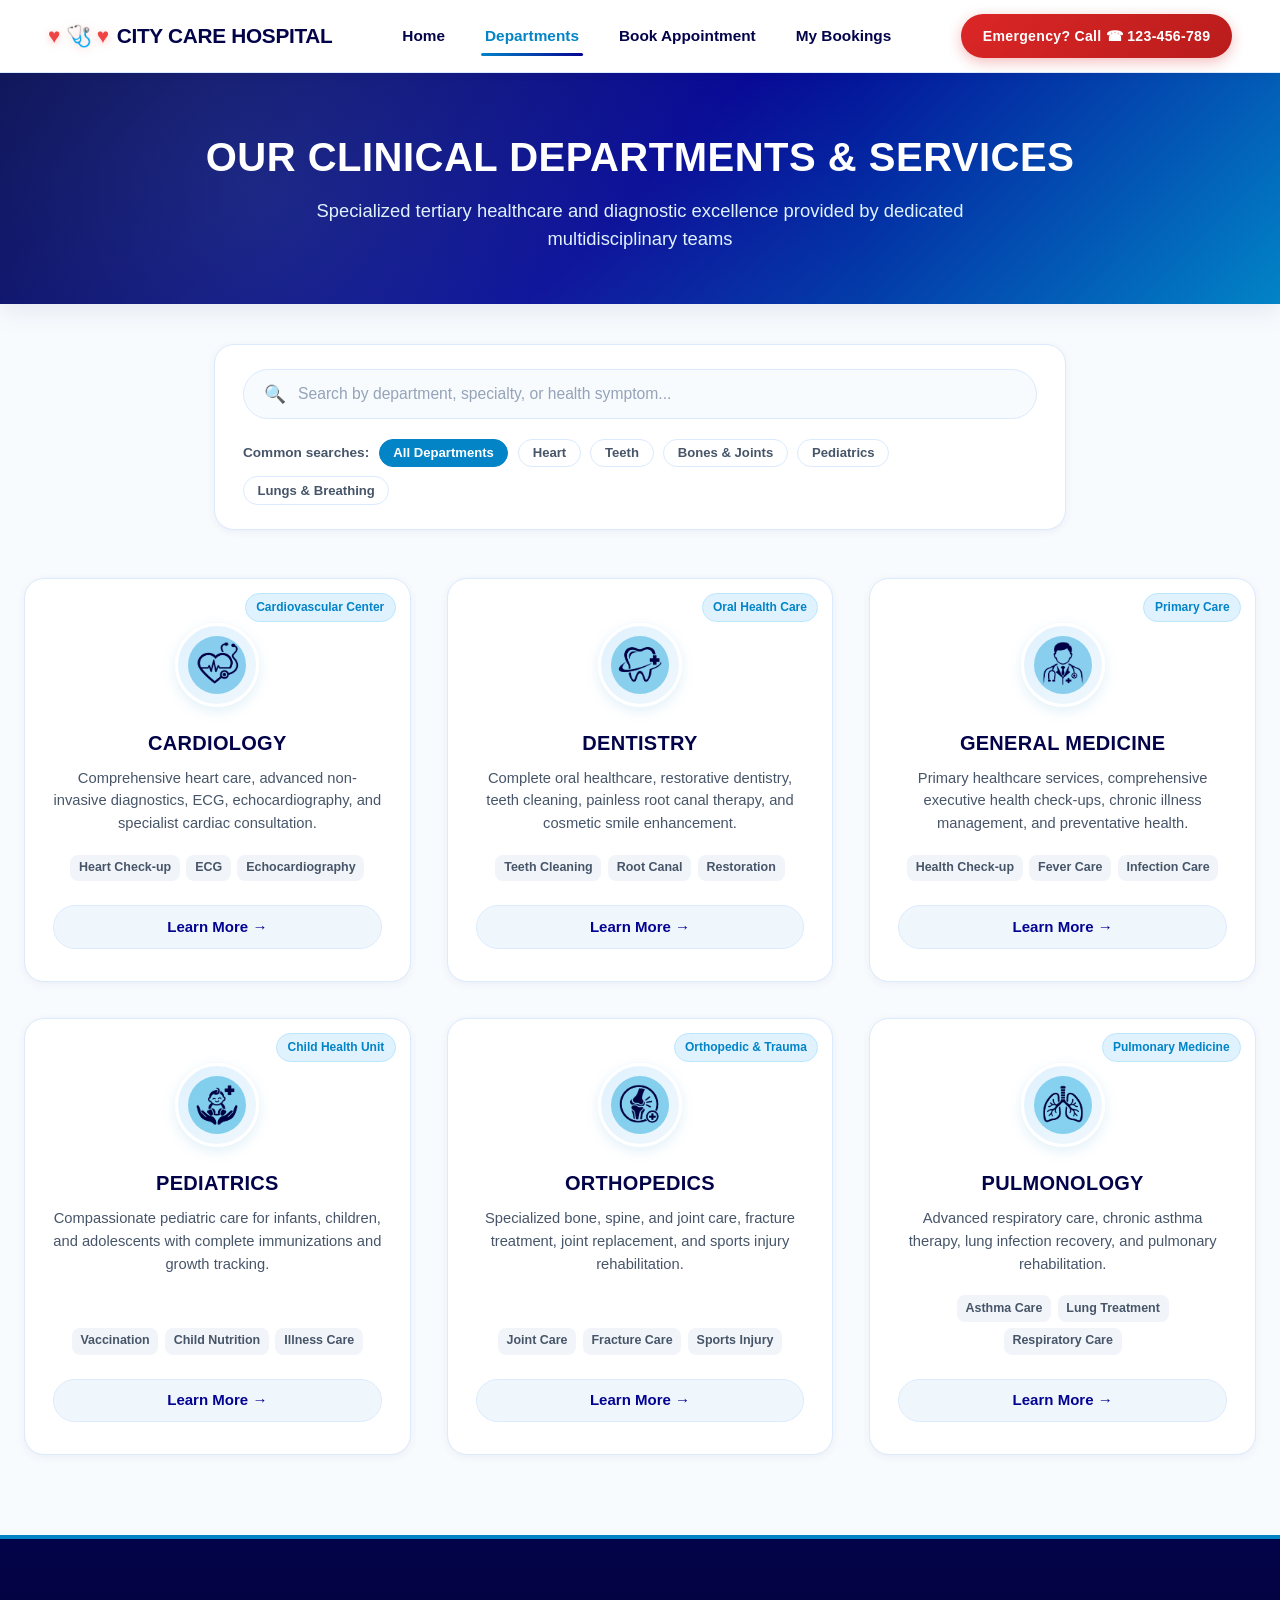
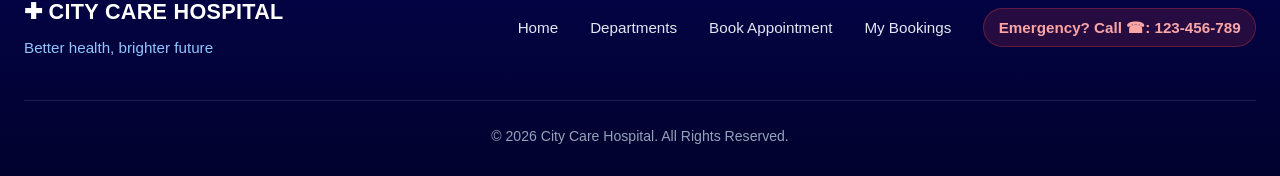
==== department.html @ d2e011ba "Initial commit - City Care Hospital Bug Hunting Project" ====
<!DOCTYPE html>
<html lang="en">
<head>
    <meta charset="UTF-8">
    <meta name="viewport" content="width=device-width, initial-scale=1.0">
    <title>Departments & Medical Services | City Care Hospital</title>
    <link rel="stylesheet" href="common.css">
    <link rel="stylesheet" href="department.css">
</head>
<body class="departments-page">
    <!-- Unified Navbar -->
    <header>
        <div class="navbar">
            <a href="main.html" class="logo-container">
                <span class="logo"><span class="badge-symbol">♥︎ 🩺 ♥︎</span> CITY CARE HOSPITAL</span>
            </a>
            <nav class="nav-menu">
                <a href="main.html" class="nav-link">Home</a>
                <a href="department.html" class="nav-link active">Departments</a>
                <a href="booking.html" class="nav-link">Book Appointment</a>
                <a href="appointments.html" class="nav-link">My Bookings</a>
            </nav>
            <a href="tel:123456789" class="emergency-button">
                Emergency? Call ☎ 123-456-789
            </a>
        </div>
    </header>

    <!-- Page Banner -->
    <div id="navbar2" class="page-banner">
        <b>OUR CLINICAL DEPARTMENTS & SERVICES</b>
        <span class="info">Specialized tertiary healthcare and diagnostic excellence provided by dedicated multidisciplinary teams</span>
    </div>

    <!-- Search & Filter Controls -->
    <section class="filter-section">
        <div class="search-box-wrapper">
            <div class="search-input-group">
                <span class="search-icon">🔍</span>
                <input 
                    type="text" 
                    id="departmentSearch" 
                    placeholder="Search by department, specialty, or health symptom..." 
                    aria-label="Search departments"
                >
            </div>
            <div class="quick-tags" id="quickTags">
                <span class="tag-label">Common searches:</span>
                <button type="button" class="filter-pill active" data-filter="">All Departments</button>
                <button type="button" class="filter-pill" data-filter="heart">Heart</button>
                <button type="button" class="filter-pill" data-filter="teeth">Teeth</button>
                <button type="button" class="filter-pill" data-filter="bone">Bones & Joints</button>
                <button type="button" class="filter-pill" data-filter="child">Pediatrics</button>
                <button type="button" class="filter-pill" data-filter="lung">Lungs & Breathing</button>
            </div>
        </div>
        <p id="noResultsMsg" class="no-results" style="display: none;">
            No departments found matching your search. Please try another keyword or select "All Departments".
        </p>
    </section>

    <!-- 6 Department Cards in a Modern Responsive Grid -->
    <main class="dep-container" id="departmentsContainer">
        <!-- Cardiology -->
        <div class="dep-card" id="cardiology" data-tags="heart ecg cardio chest echo blood pressure">
            <div class="card-badge">Cardiovascular Center</div>
            <img src="cardiology.png" id="cardioimage" alt="Cardiology">
            <h3 id="headingdep" class="headingdep">CARDIOLOGY</h3>
            <p id="motodep" class="motodep">Comprehensive heart care, advanced non-invasive diagnostics, ECG, echocardiography, and specialist cardiac consultation.</p>
            <div class="service-pills">
                <span>Heart Check-up</span>
                <span>ECG</span>
                <span>Echocardiography</span>
            </div>
            <a href="cardiology.html" id="linkdep" class="linkdep"><h3>Learn More &rarr;</h3></a>
        </div>

        <!-- Dentistry -->
        <div class="dep-card" id="dentistry" data-tags="teeth dental oral tooth root canal gums cleaning">
            <div class="card-badge">Oral Health Care</div>
            <img src="dentistry.png" id="dentistryimage" alt="Dentistry">
            <h3 id="headingdep" class="headingdep">DENTISTRY</h3>
            <p id="motodep" class="motodep">Complete oral healthcare, restorative dentistry, teeth cleaning, painless root canal therapy, and cosmetic smile enhancement.</p>
            <div class="service-pills">
                <span>Teeth Cleaning</span>
                <span>Root Canal</span>
                <span>Restoration</span>
            </div>
            <a href="dentisitry.html" id="linkdep" class="linkdep"><h3>Learn More &rarr;</h3></a>
        </div>

        <!-- General Medicine -->
        <div class="dep-card" id="medicine" data-tags="general health fever infection diabetes primary physician medicine check-up">
            <div class="card-badge">Primary Care</div>
            <img src="medicine.png" id="medicineimage" alt="General Medicine">
            <h3 id="headingdep" class="headingdep">GENERAL MEDICINE</h3>
            <p id="motodep" class="motodep">Primary healthcare services, comprehensive executive health check-ups, chronic illness management, and preventative health.</p>
            <div class="service-pills">
                <span>Health Check-up</span>
                <span>Fever Care</span>
                <span>Infection Care</span>
            </div>
            <a href="general medicine.html" id="linkdep" class="linkdep"><h3>Learn More &rarr;</h3></a>
        </div>

        <!-- Pediatrics -->
        <div class="dep-card" id="pediatrics" data-tags="child baby infant nutrition vaccination kids newborn growth">
            <div class="card-badge">Child Health Unit</div>
            <img src="pediatrics.png" id="pediatricsimage" alt="Pediatrics">
            <h3 id="headingdep" class="headingdep">PEDIATRICS</h3>
            <p id="motodep" class="motodep">Compassionate pediatric care for infants, children, and adolescents with complete immunizations and growth tracking.</p>
            <div class="service-pills">
                <span>Vaccination</span>
                <span>Child Nutrition</span>
                <span>Illness Care</span>
            </div>
            <a href="pediatrics.html" id="linkdep" class="linkdep"><h3>Learn More &rarr;</h3></a>
        </div>

        <!-- Orthopedics -->
        <div class="dep-card" id="orthopedics" data-tags="bone joint fracture sports injury spine knee arthritis movement">
            <div class="card-badge">Orthopedic & Trauma</div>
            <img src="orthopedics.png" id="orthopedicsimage" alt="Orthopedics">
            <h3 id="headingdep" class="headingdep">ORTHOPEDICS</h3>
            <p id="motodep" class="motodep">Specialized bone, spine, and joint care, fracture treatment, joint replacement, and sports injury rehabilitation.</p>
            <div class="service-pills">
                <span>Joint Care</span>
                <span>Fracture Care</span>
                <span>Sports Injury</span>
            </div>
            <a href="orthopedic.html" id="linkdep" class="linkdep"><h3>Learn More &rarr;</h3></a>
        </div>

        <!-- Pulmonology -->
        <div class="dep-card" id="pulmunology" data-tags="lung breathing respiratory asthma cough chest pulmonary wellness">
            <div class="card-badge">Pulmonary Medicine</div>
            <img src="pulmunology.png" id="pulmunologyimage" alt="Pulmonology">
            <h3 id="headingdep" class="headingdep">PULMONOLOGY</h3>
            <p id="motodep" class="motodep">Advanced respiratory care, chronic asthma therapy, lung infection recovery, and pulmonary rehabilitation.</p>
            <div class="service-pills">
                <span>Asthma Care</span>
                <span>Lung Treatment</span>
                <span>Respiratory Care</span>
            </div>
            <a href="pediatrics.html" id="linkdep" class="linkdep"><h3>Learn More &rarr;</h3></a>
        </div>
    </main>

    <!-- Unified Footer -->
    <footer>
        <div class="last">
            <div class="footertop">
                <div class="slogan">
                    <a href="main.html" class="end">
                        <span class="endlogo">✚ CITY CARE HOSPITAL</span>
                    </a>
                    <span class="eend">Better health, brighter future</span>
                </div>
                <nav class="footer-nav">
                    <a href="main.html" class="end">Home</a>
                    <a href="department.html" class="end">Departments</a>
                    <a href="booking.html" class="end">Book Appointment</a>
                    <a href="appointments.html" class="end">My Bookings</a>
                    <a href="tel:123456789" class="end footer-emergency">Emergency? Call ☎: 123-456-789</a>
                </nav>
            </div>
            <div class="copyright">© 2026 City Care Hospital. All Rights Reserved.</div>
        </div>
    </footer>

    <!-- Search & Filter Logic -->
    <script>
    document.addEventListener("DOMContentLoaded", function() {
        const searchInput = document.getElementById("departmentSearch");
        const cards = document.querySelectorAll(".dep-card");
        const noResultsMsg = document.getElementById("noResultsMsg");
        const filterPills = document.querySelectorAll(".filter-pill");

        function filterDepartments() {
            const query = searchInput.value;
            let visibleCount = 0;

            cards.forEach(function(card) {
                const cardContent = card.textContent.toLowerCase() + " " + (card.getAttribute("data-tags") || "");
                if (query === "" || cardContent.includes(query)) {
                    card.style.display = "flex";
                    visibleCount++;
                } else {
                    card.style.display = "none";
                }
            });

            if (visibleCount === 0) {
                noResultsMsg.style.display = "block";
            } else {
                noResultsMsg.style.display = "none";
            }
        }

        searchInput.addEventListener("input", function() {
            filterPills.forEach(p => p.classList.remove("active"));
            filterDepartments();
        });

        filterPills.forEach(function(pill) {
            pill.addEventListener("click", function() {
                filterPills.forEach(p => p.classList.remove("active"));
                pill.classList.add("active");
                searchInput.value = pill.getAttribute("data-filter") || "";
                filterDepartments();
            });
        });
    });
    </script>
</body>
</html>
---- common.css ----
/* ==========================================================================
   CITY CARE HOSPITAL - UNIFIED MODERN DESIGN SYSTEM (common.css)
   Colors: Royal Navy (#03034a), Classic Medical Blue (#040493),
           Electric Blue (#0284c7), Light Cyan / Ice Blue (#90cfef, #e0f2fe, #f0f7fc),
           Pure White (#ffffff), Emergency Accent (#dc2626)
   ========================================================================== */

:root {
    --primary-dark: #03034a;
    --primary: #040493;
    --primary-light: #1e3a8a;
    --primary-hover: #020270;
    --secondary: #0284c7;
    --secondary-light: #e0f2fe;
    --secondary-hover: #0369a1;
    --accent-blue: #90cfef;
    --accent-cyan: #38bdf8;
    --accent-tint: #f0f7fc;
    --emergency: #dc2626;
    --emergency-hover: #b91c1c;
    --emergency-bg: #fee2e2;
    --text-dark: #0a192f;
    --text-muted: #475569;
    --text-light: #ffffff;
    --border-color: #dbeafe;
    --border-focus: #2563eb;
    --surface: #ffffff;
    --surface-alt: #f8fbfe;
    --surface-gradient: linear-gradient(135deg, #ffffff 0%, #f0f7fc 100%);
    --shadow-sm: 0 2px 8px rgba(3, 3, 74, 0.06);
    --shadow-md: 0 8px 24px rgba(3, 3, 74, 0.08);
    --shadow-lg: 0 16px 36px rgba(3, 3, 74, 0.12);
    --shadow-hover: 0 20px 40px rgba(2, 132, 199, 0.18);
    --radius-sm: 8px;
    --radius-md: 12px;
    --radius-lg: 20px;
    --radius-xl: 28px;
    --radius-pill: 9999px;
    --font-sans: 'Inter', -apple-system, BlinkMacSystemFont, "Segoe UI", Roboto, "Helvetica Neue", Arial, sans-serif;
    --transition: all 0.3s cubic-bezier(0.4, 0, 0.2, 1);
    --transition-fast: all 0.15s ease;
}

/* Base Reset */
*, *::before, *::after {
    box-sizing: border-box;
    margin: 0;
    padding: 0;
}

html {
    scroll-behavior: smooth;
    -webkit-text-size-adjust: 100%;
}

body {
    font-family: var(--font-sans);
    color: var(--text-dark);
    background-color: #f8fbfe;
    line-height: 1.6;
    min-height: 100vh;
    display: flex;
    flex-direction: column;
    overflow-x: hidden;
}

img {
    max-width: 100%;
    height: auto;
    display: block;
}

a {
    color: inherit;
    text-decoration: none;
    transition: var(--transition);
}

button, input, select, textarea {
    font-family: inherit;
}

/* Keyframes for animations */
@keyframes pulseGlow {
    0%, 100% {
        box-shadow: 0 0 0 0 rgba(220, 38, 38, 0.4);
    }
    50% {
        box-shadow: 0 0 0 8px rgba(220, 38, 38, 0);
    }
}

@keyframes floatGentle {
    0%, 100% {
        transform: translateY(0);
    }
    50% {
        transform: translateY(-6px);
    }
}

@keyframes fadeIn {
    from {
        opacity: 0;
        transform: translateY(14px);
    }
    to {
        opacity: 1;
        transform: translateY(0);
    }
}

/* ==========================================================================
   SCROLL-BASED REVEAL ANIMATION SYSTEM (.anim-scroll-card)
   Used for Departments and Facilities with Staggered Delays
   ========================================================================== */

.anim-scroll-card {
    opacity: 0;
    transform: translateY(45px) scale(0.97);
    transition: opacity 0.65s cubic-bezier(0.16, 1, 0.3, 1),
                transform 0.65s cubic-bezier(0.16, 1, 0.3, 1),
                box-shadow 0.3s ease,
                border-color 0.3s ease;
    will-change: transform, opacity;
}

.anim-scroll-card.in-view {
    opacity: 1;
    transform: translateY(0) scale(1);
}

/* ==========================================================================
   UNIFIED NAVBAR
   ========================================================================== */

header {
    width: 100%;
    background: rgba(255, 255, 255, 0.96);
    backdrop-filter: blur(12px);
    -webkit-backdrop-filter: blur(12px);
    border-bottom: 1px solid var(--border-color);
    box-shadow: var(--shadow-sm);
    position: sticky;
    top: 0;
    z-index: 1000;
    transition: var(--transition);
}

.navbar {
    max-width: 1240px;
    margin: 0 auto;
    padding: 0.9rem 1.75rem;
    display: flex;
    align-items: center;
    justify-content: space-between;
    gap: 1.5rem;
}

.navbar .logo-container,
.navbar a.start:first-child {
    display: inline-flex;
    align-items: center;
    gap: 0.6rem;
    text-decoration: none;
    flex-shrink: 0;
}

.navbar .logo,
.logo {
    color: var(--primary-dark);
    font-size: 1.3rem;
    font-weight: 800;
    letter-spacing: -0.3px;
    display: inline-flex;
    align-items: center;
    gap: 0.5rem;
    white-space: nowrap;
    text-decoration: none;
    transition: var(--transition);
}

.navbar .logo .badge-symbol,
.logo .badge-symbol {
    color: #ef4444;
    display: inline-block;
    filter: drop-shadow(0 2px 4px rgba(239, 68, 68, 0.3));
}

.navbar .logo:hover {
    color: var(--secondary);
    transform: scale(1.02);
}

.nav-menu {
    display: flex;
    align-items: center;
    gap: 2rem;
}

.navbar a.start:not(:first-child),
.nav-link {
    color: var(--primary-dark);
    font-size: 0.96rem;
    font-weight: 600;
    text-decoration: none;
    padding: 0.5rem 0.25rem;
    position: relative;
    white-space: nowrap;
    transition: var(--transition);
}

.navbar a.start:not(:first-child)::after,
.nav-link::after {
    content: "";
    position: absolute;
    bottom: 0;
    left: 50%;
    transform: translateX(-50%);
    width: 0;
    height: 3px;
    background: linear-gradient(90deg, var(--secondary), var(--primary));
    border-radius: var(--radius-pill);
    transition: width 0.25s ease;
}

.navbar a.start:not(:first-child):hover,
.nav-link:hover,
.nav-link.active {
    color: var(--secondary);
}

.navbar a.start:not(:first-child):hover::after,
.nav-link:hover::after,
.nav-link.active::after {
    width: 100%;
}

/* Emergency Hotline Button */
.navbar button,
.navbar .emergency-btn,
.emergency-button {
    background: linear-gradient(135deg, #dc2626 0%, #b91c1c 100%);
    color: #ffffff !important;
    border: none;
    padding: 0.65rem 1.35rem;
    border-radius: var(--radius-pill);
    font-size: 0.88rem;
    font-weight: 700;
    letter-spacing: 0.3px;
    cursor: pointer;
    white-space: nowrap;
    display: inline-flex;
    align-items: center;
    gap: 0.5rem;
    box-shadow: 0 4px 14px rgba(220, 38, 38, 0.3);
    transition: var(--transition);
    text-decoration: none;
    flex-shrink: 0;
    animation: pulseGlow 3s infinite;
}

.navbar button:hover,
.navbar .emergency-btn:hover,
.emergency-button:hover {
    background: linear-gradient(135deg, #b91c1c 0%, #991b1b 100%);
    transform: translateY(-2px);
    box-shadow: 0 6px 18px rgba(220, 38, 38, 0.45);
}

/* ==========================================================================
   PAGE BANNER (#navbar2 / .page-banner)
   ========================================================================== */

#navbar2,
.page-banner {
    width: 100%;
    background: linear-gradient(135deg, #03034a 0%, #040493 50%, #0284c7 100%);
    color: #ffffff;
    padding: 3.25rem 1.5rem;
    text-align: center;
    position: relative;
    overflow: hidden;
    display: flex;
    flex-direction: column;
    align-items: center;
    justify-content: center;
    gap: 0.5rem;
    box-shadow: var(--shadow-md);
}

#navbar2::before,
.page-banner::before {
    content: "";
    position: absolute;
    inset: 0;
    background: radial-gradient(circle at 20% 50%, rgba(144, 207, 239, 0.18) 0%, transparent 60%);
    pointer-events: none;
}

#navbar2 b,
.page-banner h1,
.page-banner .banner-title {
    font-size: clamp(1.8rem, 3.5vw, 2.5rem);
    font-weight: 800;
    color: #ffffff;
    letter-spacing: 0.5px;
    text-transform: uppercase;
    display: block;
    position: relative;
    z-index: 1;
}

#navbar2 .info,
.page-banner .info,
.page-banner .banner-subtitle {
    font-size: clamp(0.95rem, 1.8vw, 1.15rem);
    color: #e0f2fe;
    font-weight: 400;
    display: block;
    max-width: 680px;
    line-height: 1.5;
    position: relative;
    z-index: 1;
}

/* ==========================================================================
   UNIFIED FOOTER
   ========================================================================== */

footer {
    width: 100%;
    background: linear-gradient(180deg, #03034a 0%, #02022e 100%);
    color: #ffffff;
    margin-top: auto;
    padding: 3.5rem 1.5rem 1.75rem;
    border-top: 4px solid var(--secondary);
    position: relative;
}

.last,
.footer-container {
    max-width: 1240px;
    margin: 0 auto;
    display: flex;
    flex-direction: column;
    gap: 2.5rem;
}

.footertop {
    display: flex;
    align-items: center;
    justify-content: space-between;
    flex-wrap: wrap;
    gap: 2rem;
}

.slogan {
    display: flex;
    flex-direction: column;
    gap: 0.4rem;
}

.endlogo {
    color: #ffffff;
    font-size: 1.35rem;
    font-weight: 800;
    letter-spacing: 0.3px;
    display: inline-flex;
    align-items: center;
    gap: 0.5rem;
}

.eend {
    color: #93c5fd;
    font-size: 0.95rem;
    font-weight: 400;
}

.footer-nav {
    display: flex;
    align-items: center;
    gap: 2rem;
    flex-wrap: wrap;
}

.end {
    color: #e2e8f0;
    font-size: 0.95rem;
    font-weight: 500;
    text-decoration: none;
    transition: var(--transition);
}

.end:hover {
    color: #38bdf8;
    transform: translateY(-1px);
}

.footer-emergency {
    color: #fca5a5;
    font-weight: 700;
    background: rgba(239, 68, 68, 0.15);
    padding: 0.4rem 0.9rem;
    border-radius: var(--radius-pill);
    border: 1px solid rgba(239, 68, 68, 0.3);
}

.footer-emergency:hover {
    color: #ffffff;
    background: rgba(239, 68, 68, 0.35);
}

.copyright {
    color: #94a3b8;
    font-size: 0.88rem;
    text-align: center;
    border-top: 1px solid rgba(255, 255, 255, 0.1);
    padding-top: 1.5rem;
}

/* ==========================================================================
   BUTTONS & COMMON UI COMPONENTS
   ========================================================================== */

.btn {
    display: inline-flex;
    align-items: center;
    justify-content: center;
    gap: 0.5rem;
    padding: 0.8rem 1.85rem;
    border-radius: var(--radius-md);
    font-weight: 700;
    font-size: 0.98rem;
    letter-spacing: 0.2px;
    cursor: pointer;
    text-decoration: none;
    transition: var(--transition);
    border: 2px solid transparent;
}

.btn-primary {
    background: linear-gradient(135deg, var(--primary) 0%, var(--secondary) 100%);
    color: #ffffff;
    box-shadow: 0 4px 14px rgba(4, 4, 147, 0.25);
}

.btn-primary:hover {
    background: linear-gradient(135deg, var(--primary-light) 0%, var(--primary) 100%);
    color: #ffffff;
    transform: translateY(-2px);
    box-shadow: 0 8px 22px rgba(4, 4, 147, 0.35);
}

.btn-secondary {
    background-color: #ffffff;
    color: var(--primary);
    border-color: var(--primary);
    box-shadow: var(--shadow-sm);
}

.btn-secondary:hover {
    background-color: var(--secondary-light);
    color: var(--primary-hover);
    transform: translateY(-2px);
    box-shadow: var(--shadow-md);
}

.btn-pill {
    border-radius: var(--radius-pill);
}

.section-tag {
    display: inline-block;
    font-size: 0.82rem;
    font-weight: 800;
    color: var(--secondary);
    letter-spacing: 1.5px;
    text-transform: uppercase;
    background: #e0f2fe;
    padding: 0.35rem 1rem;
    border-radius: var(--radius-pill);
    margin-bottom: 0.75rem;
}

/* ==========================================================================
   RESPONSIVE DESIGN BREAKPOINTS
   ========================================================================== */

@media (max-width: 992px) {
    .navbar {
        padding: 0.85rem 1.25rem;
        gap: 1rem;
    }

    .nav-menu {
        gap: 1.25rem;
    }
}

@media (max-width: 768px) {
    .navbar {
        flex-direction: column;
        justify-content: center;
        text-align: center;
        padding: 1rem 1rem;
        gap: 0.9rem;
    }

    .nav-menu {
        flex-wrap: wrap;
        justify-content: center;
        gap: 1rem 1.5rem;
    }

    .navbar .logo {
        font-size: 1.2rem;
    }

    .navbar button,
    .navbar .emergency-btn,
    .emergency-button {
        width: 100%;
        max-width: 320px;
        justify-content: center;
        padding: 0.7rem 1.2rem;
    }

    .footertop {
        flex-direction: column;
        text-align: center;
        gap: 1.5rem;
    }

    .footer-nav {
        flex-direction: column;
        gap: 0.85rem;
    }
}

/* Accessibility: Reduced Motion */
@media (prefers-reduced-motion: reduce) {
    *, *::before, *::after {
        animation-duration: 0.01ms !important;
        animation-iteration-count: 1 !important;
        transition-duration: 0.01ms !important;
        scroll-behavior: auto !important;
    }
    .anim-scroll-card {
        opacity: 1 !important;
        transform: none !important;
        transition: none !important;
    }
}
---- department.css ----
/* ==========================================================================
   CITY CARE HOSPITAL - DEPARTMENTS PAGE STYLES (department.css)
   ========================================================================== */

@import url('common.css');

.departments-page {
    flex: 1;
    display: flex;
    flex-direction: column;
    background: #f8fbfe;
}

/* ==========================================================================
   SEARCH & FILTER SECTION
   ========================================================================== */

.filter-section {
    max-width: 900px;
    margin: 2.5rem auto 1rem;
    padding: 0 1.5rem;
    width: 100%;
}

.search-box-wrapper {
    background: #ffffff;
    padding: 1.5rem 1.75rem;
    border-radius: var(--radius-lg);
    border: 1px solid var(--border-color);
    box-shadow: var(--shadow-sm);
    display: flex;
    flex-direction: column;
    gap: 1.25rem;
}

.search-input-group {
    display: flex;
    align-items: center;
    background: var(--surface-alt);
    border: 1.5px solid var(--border-color);
    border-radius: var(--radius-pill);
    padding: 0.6rem 1.25rem;
    gap: 0.75rem;
    transition: var(--transition);
}

.search-input-group:focus-within {
    border-color: var(--secondary);
    background: #ffffff;
    box-shadow: 0 0 0 4px rgba(2, 132, 199, 0.15);
}

.search-icon {
    font-size: 1.1rem;
    color: var(--text-muted);
}

#departmentSearch {
    border: none;
    outline: none;
    background: transparent;
    width: 100%;
    font-size: 0.98rem;
    color: var(--text-dark);
}

#departmentSearch::placeholder {
    color: #94a3b8;
}

.quick-tags {
    display: flex;
    align-items: center;
    gap: 0.6rem;
    flex-wrap: wrap;
}

.tag-label {
    font-size: 0.85rem;
    color: var(--text-muted);
    font-weight: 600;
}

.filter-pill {
    background: #ffffff;
    border: 1px solid var(--border-color);
    color: var(--text-muted);
    font-size: 0.82rem;
    font-weight: 600;
    padding: 0.35rem 0.85rem;
    border-radius: var(--radius-pill);
    cursor: pointer;
    transition: var(--transition-fast);
}

.filter-pill:hover,
.filter-pill.active {
    background: var(--secondary);
    color: #ffffff;
    border-color: var(--secondary);
}

.no-results {
    text-align: center;
    color: #dc2626;
    background: #fee2e2;
    padding: 1.25rem;
    border-radius: var(--radius-md);
    margin-top: 1.5rem;
    border: 1px solid #fecaca;
    font-weight: 600;
}

/* ==========================================================================
   DEPARTMENTS GRID
   ========================================================================== */

.dep-container {
    max-width: 1240px;
    width: calc(100% - 3rem);
    margin: 2rem auto 5rem;
    display: grid;
    grid-template-columns: repeat(3, 1fr);
    gap: 2.25rem;
    align-items: stretch;
}

.dep-card {
    background: #ffffff;
    border: 1px solid var(--border-color);
    border-radius: var(--radius-lg);
    box-shadow: var(--shadow-sm);
    padding: 2.25rem 1.75rem 2rem;
    display: flex;
    flex-direction: column;
    align-items: center;
    text-align: center;
    justify-content: space-between;
    min-height: 360px;
    transition: var(--transition);
    position: relative;
    overflow: hidden;
}

.dep-card:hover {
    transform: translateY(-8px);
    box-shadow: var(--shadow-hover);
    border-color: var(--accent-cyan);
}

.card-badge {
    position: absolute;
    top: 14px;
    right: 14px;
    background: #e0f2fe;
    color: var(--secondary);
    font-size: 0.75rem;
    font-weight: 700;
    padding: 0.25rem 0.65rem;
    border-radius: var(--radius-pill);
    border: 1px solid #bae6fd;
}

#cardioimage,
#dentistryimage,
#medicineimage,
#pediatricsimage,
#orthopedicsimage,
#pulmunologyimage {
    width: 84px;
    height: 84px;
    object-fit: contain;
    border-radius: 50%;
    background: linear-gradient(135deg, #e0f2fe 0%, #f0f7fc 100%);
    border: 3px solid #ffffff;
    box-shadow: 0 4px 14px rgba(2, 132, 199, 0.12);
    margin: 0.5rem 0 1.25rem;
    padding: 10px;
    transition: var(--transition);
}

.dep-card:hover #cardioimage,
.dep-card:hover #dentistryimage,
.dep-card:hover #medicineimage,
.dep-card:hover #pediatricsimage,
.dep-card:hover #orthopedicsimage,
.dep-card:hover #pulmunologyimage {
    transform: scale(1.08) rotate(3deg);
}

#headingdep,
.headingdep {
    color: var(--primary-dark);
    font-size: 1.25rem;
    font-weight: 800;
    letter-spacing: 0.3px;
    margin-bottom: 0.5rem;
}

#motodep,
.motodep {
    color: var(--text-muted);
    font-size: 0.92rem;
    font-weight: 400;
    line-height: 1.55;
    margin-bottom: 1.25rem;
    flex-grow: 1;
}

.service-pills {
    display: flex;
    gap: 0.4rem;
    flex-wrap: wrap;
    justify-content: center;
    margin-bottom: 1.5rem;
}

.service-pills span {
    background: #f1f5f9;
    color: #475569;
    font-size: 0.78rem;
    padding: 0.2rem 0.55rem;
    border-radius: var(--radius-sm);
    font-weight: 600;
}

#linkdep,
.linkdep {
    display: inline-flex;
    align-items: center;
    justify-content: center;
    padding: 0.55rem 1.6rem;
    border-radius: var(--radius-pill);
    background-color: #f0f7fc;
    color: var(--primary);
    text-decoration: none;
    border: 1.5px solid #dbeafe;
    transition: var(--transition);
    width: 100%;
}

#linkdep h3,
.linkdep h3 {
    font-size: 0.94rem;
    font-weight: 700;
    margin: 0;
}

#linkdep:hover,
.linkdep:hover {
    background: linear-gradient(135deg, var(--primary) 0%, var(--secondary) 100%);
    color: #ffffff;
    border-color: transparent;
    transform: translateY(-2px);
    box-shadow: 0 4px 12px rgba(4, 4, 147, 0.25);
}

/* ==========================================================================
   RESPONSIVE DESIGN BREAKPOINTS
   ========================================================================== */

@media (max-width: 1024px) {
    .dep-container {
        grid-template-columns: repeat(2, 1fr);
    }
}

@media (max-width: 768px) {
    .dep-container {
        grid-template-columns: 1fr;
        width: calc(100% - 2rem);
    }

    .filter-section {
        padding: 0 1rem;
    }

    .search-box-wrapper {
        padding: 1.25rem 1rem;
    }
}
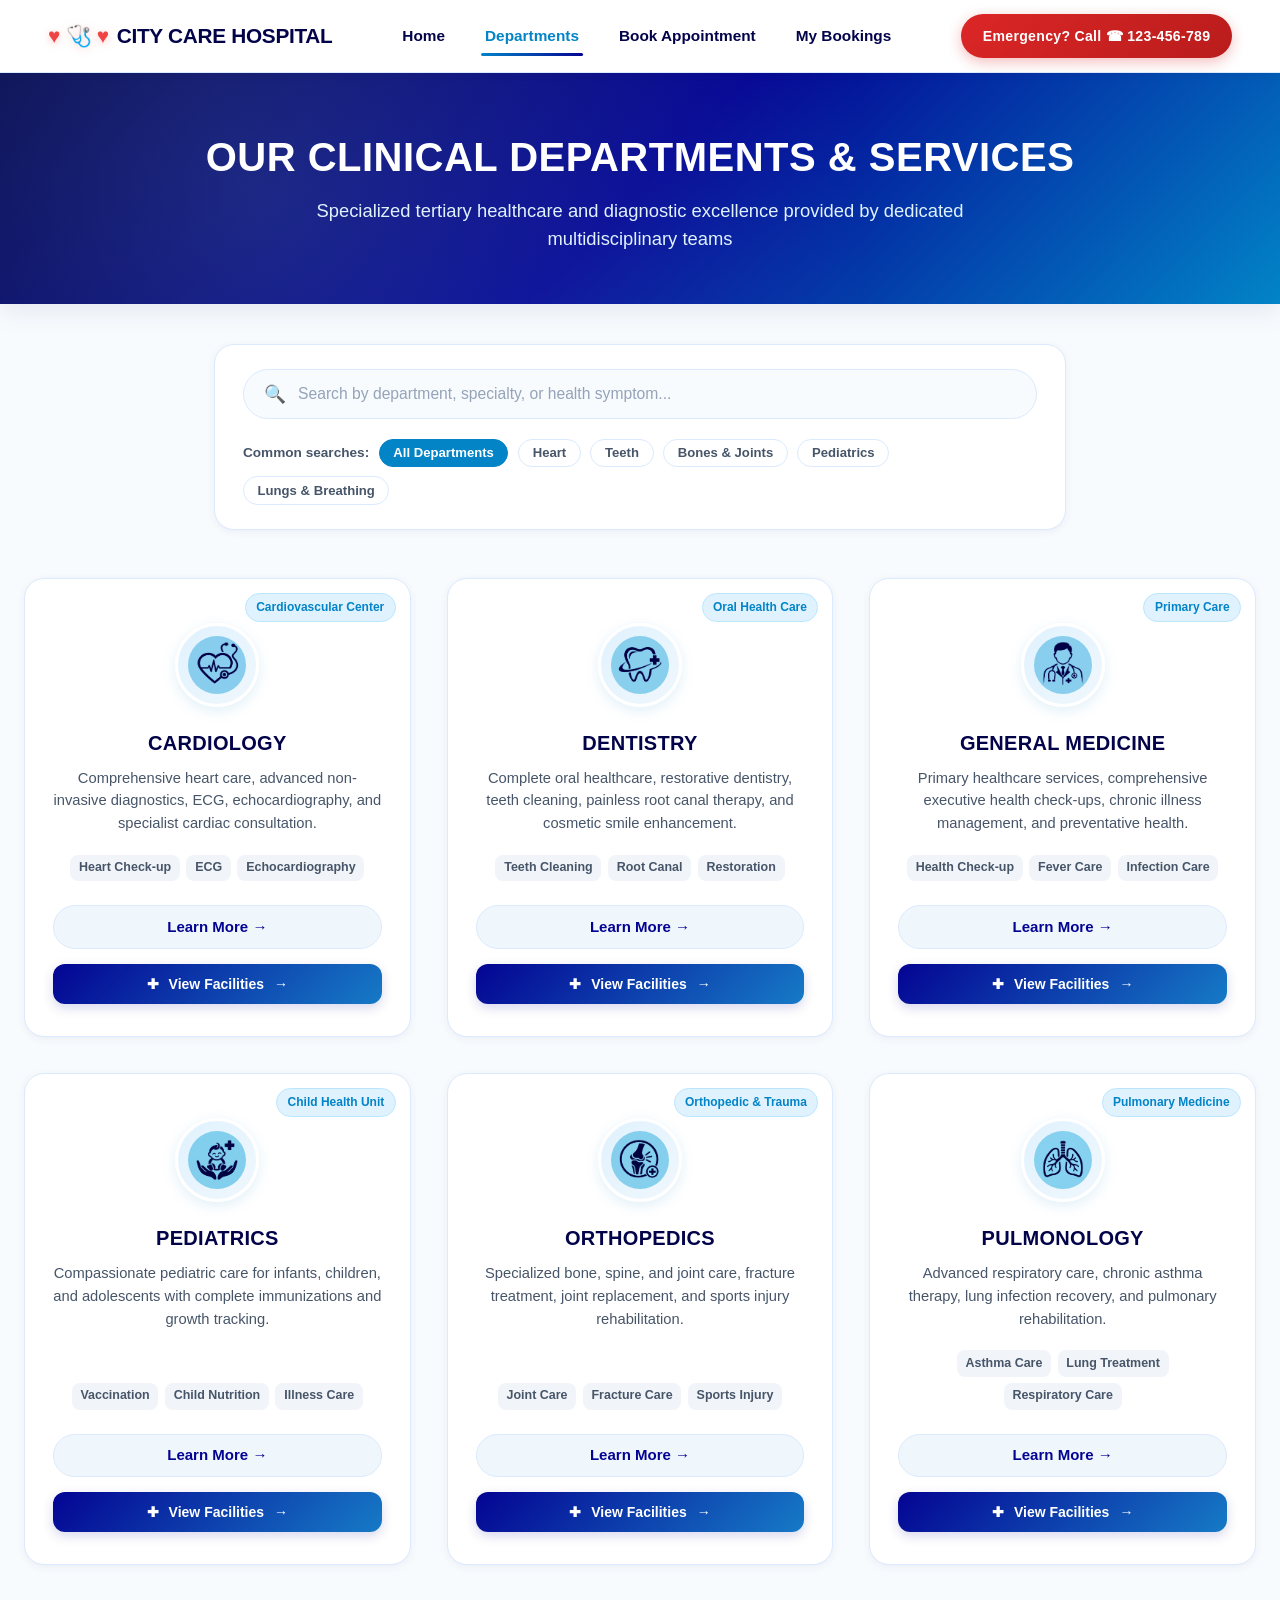
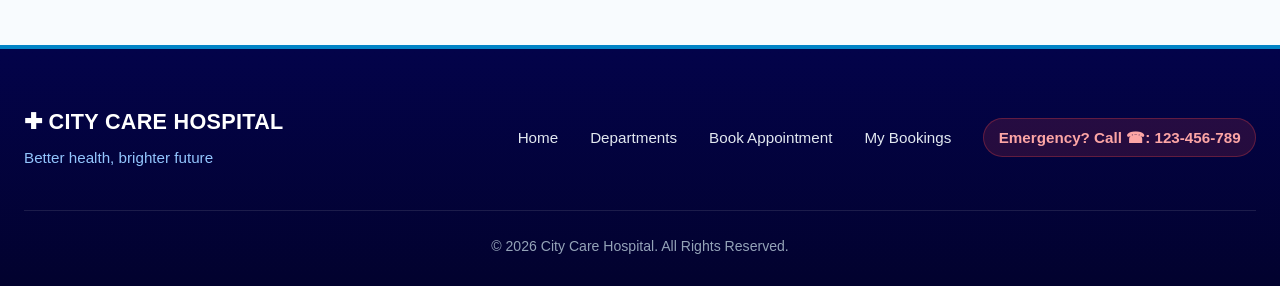
==== commit 82d47a39: "Updated hospital booking and department facilities" ====
--- a/department.html
+++ b/department.html
@@ -73,6 +73,11 @@
                 <span>Echocardiography</span>
             </div>
             <a href="cardiology.html" id="linkdep" class="linkdep"><h3>Learn More &rarr;</h3></a>
+            <button type="button" class="facilities-btn"
+        onclick="viewFacilities('Cardiology', this)">
+    <span>✚</span> View Facilities <span>→</span>
+</button>
+<div class="facilities-result"></div>
         </div>
 
         <!-- Dentistry -->
@@ -87,21 +92,51 @@
                 <span>Restoration</span>
             </div>
             <a href="dentisitry.html" id="linkdep" class="linkdep"><h3>Learn More &rarr;</h3></a>
+            <button type="button" class="facilities-btn"
+        onclick="viewFacilities('Dentistry', this)">
+    <span>✚</span> View Facilities <span>→</span>
+</button>
+<div class="facilities-result"></div>
+
         </div>
 
         <!-- General Medicine -->
-        <div class="dep-card" id="medicine" data-tags="general health fever infection diabetes primary physician medicine check-up">
-            <div class="card-badge">Primary Care</div>
-            <img src="medicine.png" id="medicineimage" alt="General Medicine">
-            <h3 id="headingdep" class="headingdep">GENERAL MEDICINE</h3>
-            <p id="motodep" class="motodep">Primary healthcare services, comprehensive executive health check-ups, chronic illness management, and preventative health.</p>
-            <div class="service-pills">
-                <span>Health Check-up</span>
-                <span>Fever Care</span>
-                <span>Infection Care</span>
-            </div>
-            <a href="general medicine.html" id="linkdep" class="linkdep"><h3>Learn More &rarr;</h3></a>
-        </div>
+        
+<div class="dep-card" id="medicine" data-tags="general health fever infection diabetes primary physician medicine check-up">
+
+    <div class="card-badge">Primary Care</div>
+
+    <img src="medicine.png" id="medicineimage" alt="General Medicine">
+
+    <h3 id="headingdep" class="headingdep">GENERAL MEDICINE</h3>
+
+    <p id="motodep" class="motodep">
+        Primary healthcare services, comprehensive executive health check-ups,
+        chronic illness management, and preventative health.
+    </p>
+
+    <div class="service-pills">
+        <span>Health Check-up</span>
+        <span>Fever Care</span>
+        <span>Infection Care</span>
+    </div>
+
+    <a href="general medicine.html" id="linkdep" class="linkdep">
+        <h3>Learn More &rarr;</h3>
+    </a>
+
+    <button type="button" class="facilities-btn"
+        onclick="viewFacilities('General Medicine', this)">
+    <span>✚</span> View Facilities <span>→</span>
+</button>
+<div class="facilities-result"></div>
+
+
+    <!-- Facilities will appear here -->
+    <div id="facilities-General-Medicine"></div>
+
+</div>
+
 
         <!-- Pediatrics -->
         <div class="dep-card" id="pediatrics" data-tags="child baby infant nutrition vaccination kids newborn growth">
@@ -115,7 +150,10 @@
                 <span>Illness Care</span>
             </div>
             <a href="pediatrics.html" id="linkdep" class="linkdep"><h3>Learn More &rarr;</h3></a>
-        </div>
+        <button type="button" class="facilities-btn"
+        onclick="viewFacilities('Pediatrics', this)">
+    <span>✚</span> View Facilities <span>→</span>
+</button><div class="facilities-result"></div></div>
 
         <!-- Orthopedics -->
         <div class="dep-card" id="orthopedics" data-tags="bone joint fracture sports injury spine knee arthritis movement">
@@ -129,7 +167,10 @@
                 <span>Sports Injury</span>
             </div>
             <a href="orthopedic.html" id="linkdep" class="linkdep"><h3>Learn More &rarr;</h3></a>
-        </div>
+        <button type="button" class="facilities-btn"
+        onclick="viewFacilities('Orthopedics', this)">
+    <span>✚</span> View Facilities <span>→</span>
+</button><div class="facilities-result"></div></div>
 
         <!-- Pulmonology -->
         <div class="dep-card" id="pulmunology" data-tags="lung breathing respiratory asthma cough chest pulmonary wellness">
@@ -143,7 +184,10 @@
                 <span>Respiratory Care</span>
             </div>
             <a href="pediatrics.html" id="linkdep" class="linkdep"><h3>Learn More &rarr;</h3></a>
-        </div>
+        <button type="button" class="facilities-btn"
+        onclick="viewFacilities('Pulmonology', this)">
+    <span>✚</span> View Facilities <span>→</span>
+</button><div class="facilities-result"></div></div>
     </main>
 
     <!-- Unified Footer -->
@@ -212,5 +256,45 @@
         });
     });
     </script>
+
+<script>
+async function viewFacilities(department, button) {
+    const resultBox = button.nextElementSibling;
+
+    if (!resultBox) return;
+    resultBox.textContent = "Loading facilities...";
+
+    try {
+        const response = await fetch(
+            "/api/departments/" + encodeURIComponent(department)
+        );
+
+        const data = await response.json();
+
+        if (!response.ok) {
+            throw new Error(
+                data.detail || "Unable to load department facilities"
+            );
+        }
+
+        resultBox.innerHTML = "";
+
+        const list = document.createElement("ul");
+
+        data.facilities.forEach(function(facility) {
+            const item = document.createElement("li");
+            item.textContent = facility;
+            list.appendChild(item);
+        });
+
+        resultBox.appendChild(list);
+
+    } catch (error) {
+        resultBox.textContent =
+            "Unable to load facilities. Please try again.";
+    }
+}
+</script>
+
 </body>
 </html>
--- a/department.css
+++ b/department.css
@@ -10,6 +10,86 @@
     flex-direction: column;
     background: #f8fbfe;
 }
+
+/* View Facilities button */
+.facilities-btn {
+    display: flex;
+    align-items: center;
+    justify-content: center;
+    gap: 10px;
+    width: 100%;
+    margin-top: 15px;
+    padding: 12px 18px;
+
+    background: linear-gradient(135deg, #040493, #167ac6);
+    color: white;
+    border: none;
+    border-radius: 12px;
+
+    font-size: 14px;
+    font-weight: 600;
+    cursor: pointer;
+
+    box-shadow: 0 4px 12px rgba(4, 4, 147, 0.16);
+    transition: transform 0.25s ease,
+                box-shadow 0.25s ease,
+                background 0.25s ease;
+}
+
+.facilities-btn:hover {
+    background: linear-gradient(135deg, #03034a, #040493);
+    transform: translateY(-3px);
+    box-shadow: 0 8px 18px rgba(4, 4, 147, 0.25);
+}
+
+.facilities-btn:active {
+    transform: translateY(0);
+}
+
+/* Facilities display */
+.facilities-result {
+    margin-top: 12px;
+    font-size: 13px;
+    color: #03034a;
+}
+
+.facilities-result:empty {
+    display: none;
+}
+
+.facilities-result ul {
+    list-style: none;
+    padding: 12px;
+    margin: 0;
+    border-radius: 10px;
+    background: #eef8ff;
+    border: 1px solid #b9e3fa;
+}
+
+.facilities-result li {
+    padding: 7px 4px;
+    border-bottom: 1px solid #d6eaf7;
+}
+
+.facilities-result li:last-child {
+    border-bottom: none;
+}
+
+.facilities-result li::before {
+    content: "✓";
+    color: #040493;
+    font-weight: bold;
+    margin-right: 9px;
+}
+
+.facilities-error {
+    padding: 12px;
+    background: #fff2f2;
+    border-left: 3px solid #d84b4b;
+    border-radius: 8px;
+    color: #a12b2b;
+}
+
 
 /* ==========================================================================
    SEARCH & FILTER SECTION
